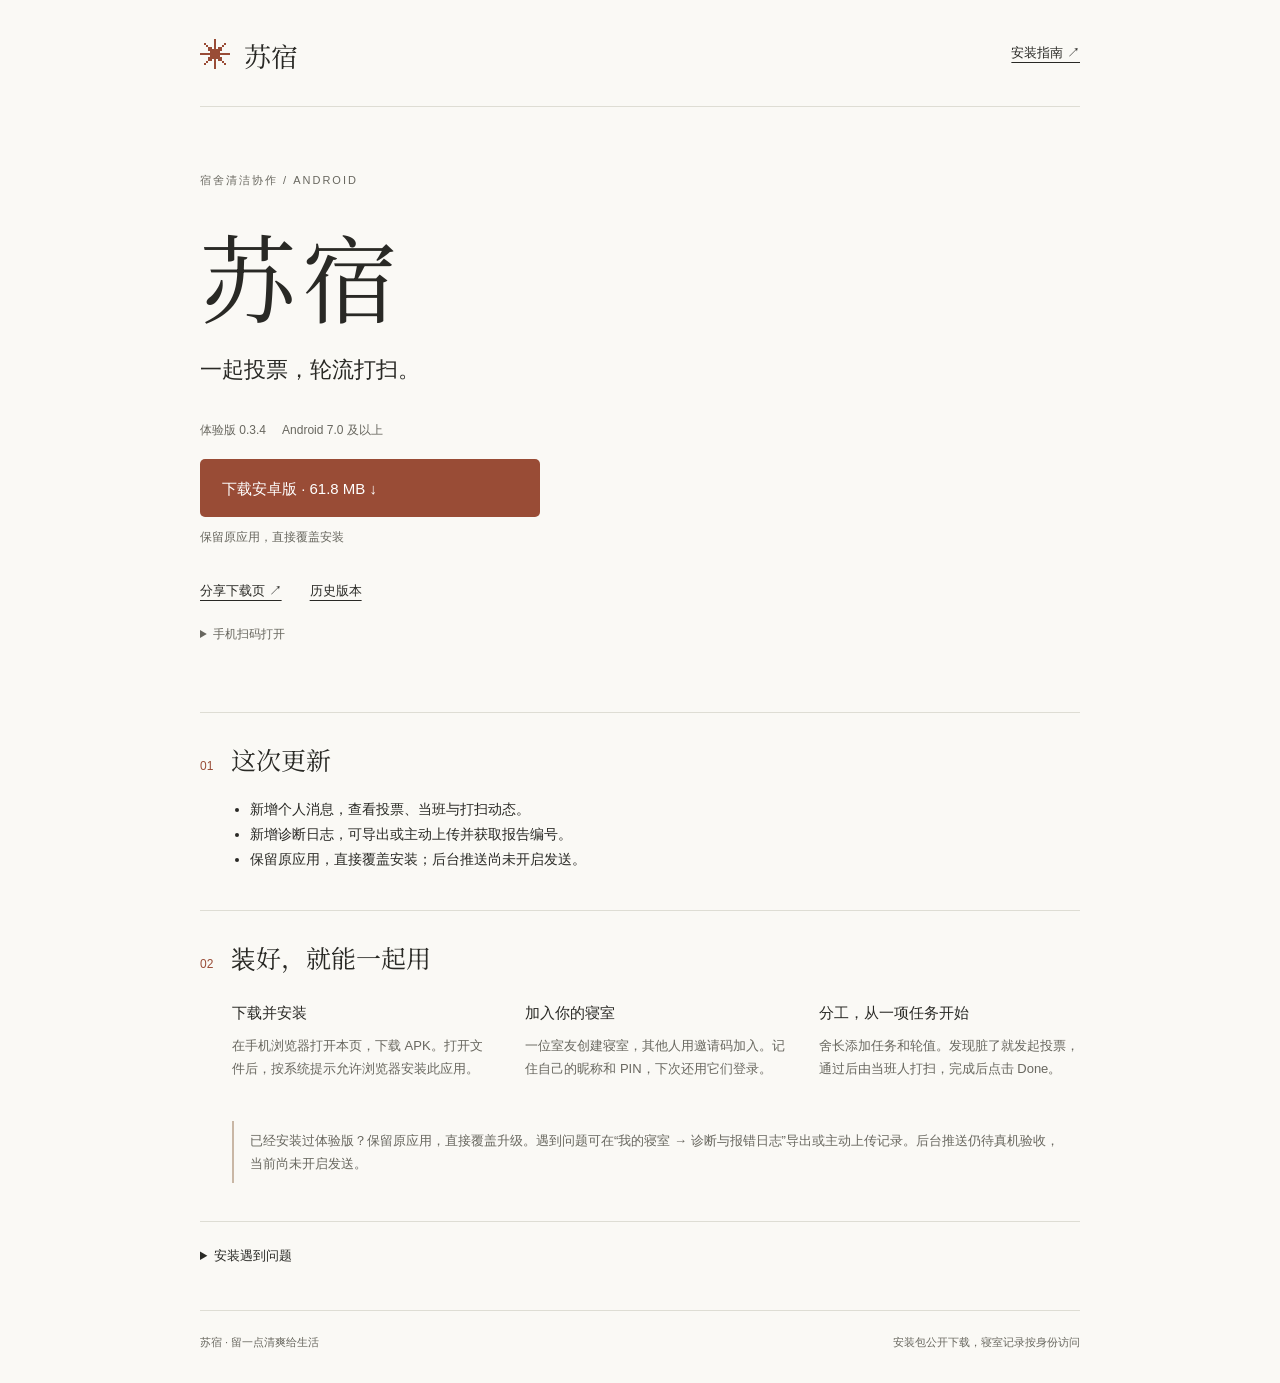
==== docs/index.html @ b59e4fe4 "Publish independent Android download site on GitHub Pages" ====
<!doctype html>
<html lang="zh-CN"><head><meta charset="utf-8"><meta name="viewport" content="width=device-width, initial-scale=1"><meta name="theme-color" content="#FAF9F5"><meta name="description" content="苏宿安卓下载。一起投票、轮流打扫，寝室里的小事有着落。"><title>苏宿 · 安卓下载</title><link rel="stylesheet" href="style.css"></head>
<body><header><a class="brand" href="./" aria-label="苏宿首页"><span aria-hidden="true">✳</span> 苏宿</a><a href="#install">安装指南 ↗</a></header>
<main><section class="intro"><p class="eyebrow">宿舍清洁协作 / ANDROID</p><h1>苏宿</h1><p class="lead">一起投票，轮流打扫。</p><div class="release"><span id="version">正在获取版本…</span><span>Android 7.0 及以上</span></div><a class="download" id="download" aria-disabled="true">正在准备下载… <span aria-hidden="true">↓</span></a><p class="small" id="status" role="status">连接版本服务</p><div class="share"><button id="share">分享下载页 ↗</button><a href="https://github.com/BAOXIAOPAI/susu-downloads/releases" target="_blank" rel="noopener">历史版本</a></div><details class="qr"><summary>手机扫码打开</summary><img src="assets/download-qr.svg" width="160" height="160" alt="苏宿固定下载页二维码"></details></section>
<section class="content" aria-labelledby="changes"><div class="section-title"><span>01</span><h2 id="changes">这次更新</h2></div><ul id="notes"><li>版本说明加载中</li></ul></section>
<section class="content" id="install"><div class="section-title"><span>02</span><h2>装好，就能一起用</h2></div><ol><li><h3>下载并安装</h3><p>在手机浏览器打开本页，下载 APK。打开文件后，按系统提示允许浏览器安装此应用。</p></li><li><h3>加入你的寝室</h3><p>一位室友创建寝室，其他人用邀请码加入。记住自己的昵称和 PIN，下次还用它们登录。</p></li><li><h3>分工，从一项任务开始</h3><p>舍长添加任务和轮值。发现脏了就发起投票，通过后由当班人打扫，完成后点击 Done。</p></li></ol><aside>已经安装过体验版？保留原应用，直接覆盖升级。遇到问题可在“我的寝室 → 诊断与报错日志”导出或主动上传记录。后台推送仍待真机验收，当前尚未开启发送。</aside></section>
<details><summary>安装遇到问题</summary><p>提示与现有应用冲突时，先确认安装的是同一体验版，不要急着卸载。下载中断时重新下载。GitHub 下载较慢时可稍后重试。</p><p>换手机后，用原邀请码、昵称和 PIN 恢复云端成员；原手机身份会失效。本机演示数据不会自动同步到其他设备。</p><p id="hash" class="hash"></p></details>
</main><footer><span>苏宿 · 留一点清爽给生活</span><span>安装包公开下载，寝室记录按身份访问</span></footer><script src="app.js" defer></script></body></html>
---- docs/style.css ----
@font-face{font-family:SusuSerif;src:url(assets/HezhuSerif.ttf) format("truetype");font-display:swap}*{box-sizing:border-box}html{scroll-behavior:smooth}body{margin:0;background:#faf9f5;color:#292925;font:16px/1.8 "PingFang SC","Microsoft YaHei",sans-serif}a{color:inherit;text-underline-offset:5px}header,main,footer{width:min(880px,calc(100% - 48px));margin:auto}header{display:flex;align-items:center;justify-content:space-between;padding:30px 0;border-bottom:1px solid #deddd4;font-size:13px}.brand{font:27px SusuSerif,serif;text-decoration:none}.brand span{color:#994c36;font-size:32px;margin-right:5px}.intro{padding:64px 0 58px}.eyebrow{font-size:11px;letter-spacing:2px;color:#68675f;margin:0 0 26px}h1{font:96px/1.2 SusuSerif,serif;margin:0 0 18px;letter-spacing:6px}.lead{font-size:22px;margin:0 0 30px}.release{display:flex;gap:16px;flex-wrap:wrap;color:#68675f;font-size:12px;margin-bottom:18px}.download{display:flex;width:340px;max-width:100%;min-height:58px;align-items:center;justify-content:space-between;padding:14px 22px;border-radius:5px;background:#994c36;color:white;text-decoration:none;font-size:15px}.download[aria-disabled=true]{opacity:.65;pointer-events:none}.download:hover{background:#7e3c29}.small{font-size:12px;color:#68675f;margin:10px 0 20px}.share{display:flex;align-items:center;gap:28px;font-size:13px}button{font:inherit;color:inherit;background:none;border:0;padding:10px 0;cursor:pointer;text-decoration:underline;text-underline-offset:5px}.content{border-top:1px solid #deddd4;padding:28px 0 38px}.section-title{display:flex;gap:18px;align-items:baseline;margin-bottom:18px}.section-title>span{font-size:12px;color:#994c36}h2{font:25px/1.5 SusuSerif,serif;margin:0}ul{padding-left:18px;margin:0 0 0 32px;font-size:14px}ol{padding:0;margin:0 0 0 32px;list-style:none;display:grid;grid-template-columns:repeat(3,1fr);gap:32px}h3{font-size:15px;font-weight:500;margin:4px 0 8px}p{margin:0 0 12px}li p,aside,details{font-size:13px;color:#68675f}aside{border-left:2px solid #c9b7a5;padding:8px 16px;margin:28px 0 0 32px}details{border-top:1px solid #deddd4;padding:22px 0 26px}summary{cursor:pointer;color:#292925;min-height:40px}details p{max-width:680px}.hash{overflow-wrap:anywhere;font-size:11px}footer{border-top:1px solid #deddd4;padding:22px 0 30px;display:flex;justify-content:space-between;gap:12px;font-size:11px;color:#68675f}a:focus-visible,button:focus-visible,summary:focus-visible{outline:2px solid #994c36;outline-offset:5px}@media(max-width:600px){header,main,footer{width:calc(100% - 40px)}header{padding:20px 0}.intro{padding:42px 0}h1{font-size:74px}.lead{font-size:19px}.download{width:100%}ol{grid-template-columns:1fr;gap:18px;margin-left:0}aside{margin-left:0}footer{flex-direction:column}.section-title{gap:14px}ul{margin-left:25px}}@media(prefers-reduced-motion:reduce){html{scroll-behavior:auto}}
.qr{border:0;padding:12px 0 0}.qr summary{font-size:12px;color:#68675f;min-height:30px}.qr img{display:block;margin-top:8px}
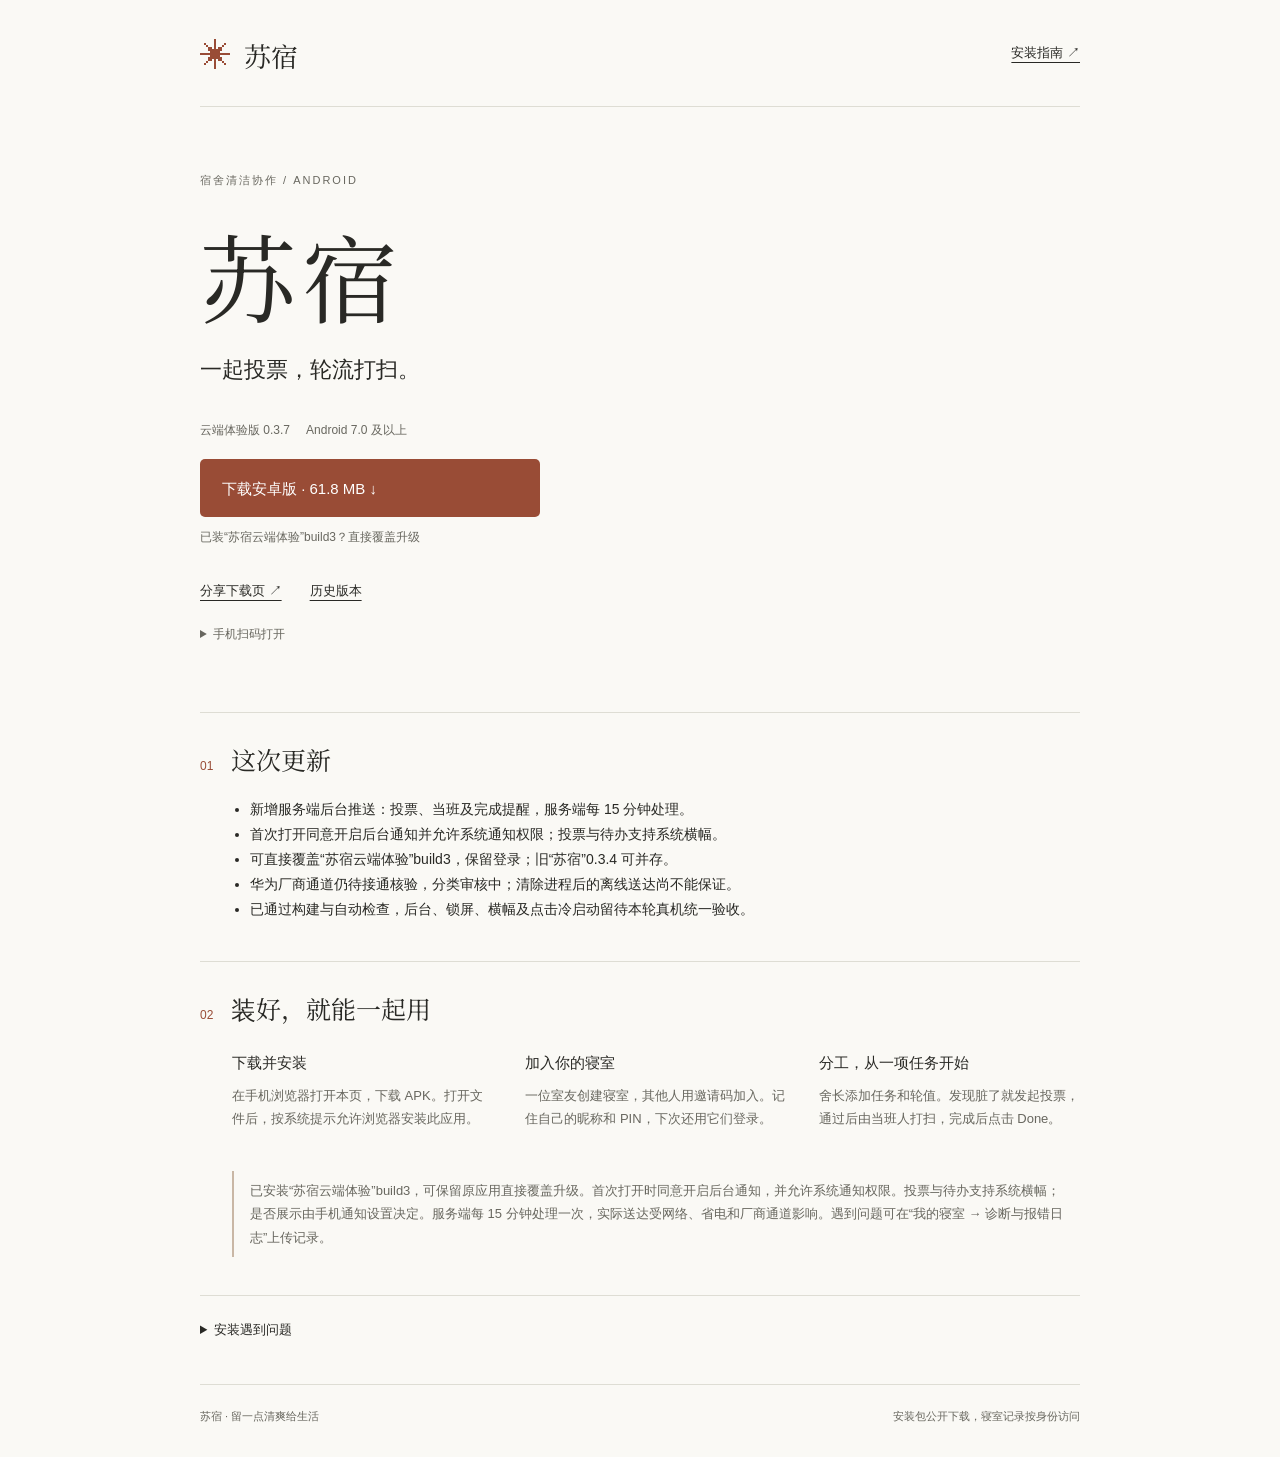
==== commit d6761adb: "Publish 0.3.7 CloudBase background notification preview" ====
--- a/docs/index.html
+++ b/docs/index.html
@@ -3,6 +3,6 @@
 <body><header><a class="brand" href="./" aria-label="苏宿首页"><span aria-hidden="true">✳</span> 苏宿</a><a href="#install">安装指南 ↗</a></header>
 <main><section class="intro"><p class="eyebrow">宿舍清洁协作 / ANDROID</p><h1>苏宿</h1><p class="lead">一起投票，轮流打扫。</p><div class="release"><span id="version">正在获取版本…</span><span>Android 7.0 及以上</span></div><a class="download" id="download" aria-disabled="true">正在准备下载… <span aria-hidden="true">↓</span></a><p class="small" id="status" role="status">连接版本服务</p><div class="share"><button id="share">分享下载页 ↗</button><a href="https://github.com/BAOXIAOPAI/susu-downloads/releases" target="_blank" rel="noopener">历史版本</a></div><details class="qr"><summary>手机扫码打开</summary><img src="assets/download-qr.svg" width="160" height="160" alt="苏宿固定下载页二维码"></details></section>
 <section class="content" aria-labelledby="changes"><div class="section-title"><span>01</span><h2 id="changes">这次更新</h2></div><ul id="notes"><li>版本说明加载中</li></ul></section>
-<section class="content" id="install"><div class="section-title"><span>02</span><h2>装好，就能一起用</h2></div><ol><li><h3>下载并安装</h3><p>在手机浏览器打开本页，下载 APK。打开文件后，按系统提示允许浏览器安装此应用。</p></li><li><h3>加入你的寝室</h3><p>一位室友创建寝室，其他人用邀请码加入。记住自己的昵称和 PIN，下次还用它们登录。</p></li><li><h3>分工，从一项任务开始</h3><p>舍长添加任务和轮值。发现脏了就发起投票，通过后由当班人打扫，完成后点击 Done。</p></li></ol><aside>已经安装过体验版？保留原应用，直接覆盖升级。遇到问题可在“我的寝室 → 诊断与报错日志”导出或主动上传记录。后台推送仍待真机验收，当前尚未开启发送。</aside></section>
-<details><summary>安装遇到问题</summary><p>提示与现有应用冲突时，先确认安装的是同一体验版，不要急着卸载。下载中断时重新下载。GitHub 下载较慢时可稍后重试。</p><p>换手机后，用原邀请码、昵称和 PIN 恢复云端成员；原手机身份会失效。本机演示数据不会自动同步到其他设备。</p><p id="hash" class="hash"></p></details>
+<section class="content" id="install"><div class="section-title"><span>02</span><h2>装好，就能一起用</h2></div><ol><li><h3>下载并安装</h3><p>在手机浏览器打开本页，下载 APK。打开文件后，按系统提示允许浏览器安装此应用。</p></li><li><h3>加入你的寝室</h3><p>一位室友创建寝室，其他人用邀请码加入。记住自己的昵称和 PIN，下次还用它们登录。</p></li><li><h3>分工，从一项任务开始</h3><p>舍长添加任务和轮值。发现脏了就发起投票，通过后由当班人打扫，完成后点击 Done。</p></li></ol><aside>已安装“苏宿云端体验”build3，可保留原应用直接覆盖升级。首次打开时同意开启后台通知，并允许系统通知权限。投票与待办支持系统横幅；是否展示由手机通知设置决定。服务端每 15 分钟处理一次，实际送达受网络、省电和厂商通道影响。遇到问题可在“我的寝室 → 诊断与报错日志”上传记录。</aside></section>
+<details><summary>安装遇到问题</summary><p>本页下载的是“苏宿云端体验”，可与旧“苏宿”0.3.4 并存，旧版数据不会自动迁入。提示与现有应用冲突时，先确认安装的是同一体验版，不要急着卸载。下载中断时重新下载。GitHub 下载较慢时可稍后重试。</p><p>换手机后，用原邀请码、昵称和 PIN 恢复云端成员；原手机身份会失效。本机演示数据不会自动同步到其他设备。</p><p>后台通知服务已开启。华为厂商通道仍待接通核验，工作事项分类审核中；其他厂商通道尚未接通。进程被清除、系统强行停止或省电限制时，暂不能保证送达。本轮后台、锁屏与横幅仍需统一真机验收。</p><p id="hash" class="hash"></p></details>
 </main><footer><span>苏宿 · 留一点清爽给生活</span><span>安装包公开下载，寝室记录按身份访问</span></footer><script src="app.js" defer></script></body></html>
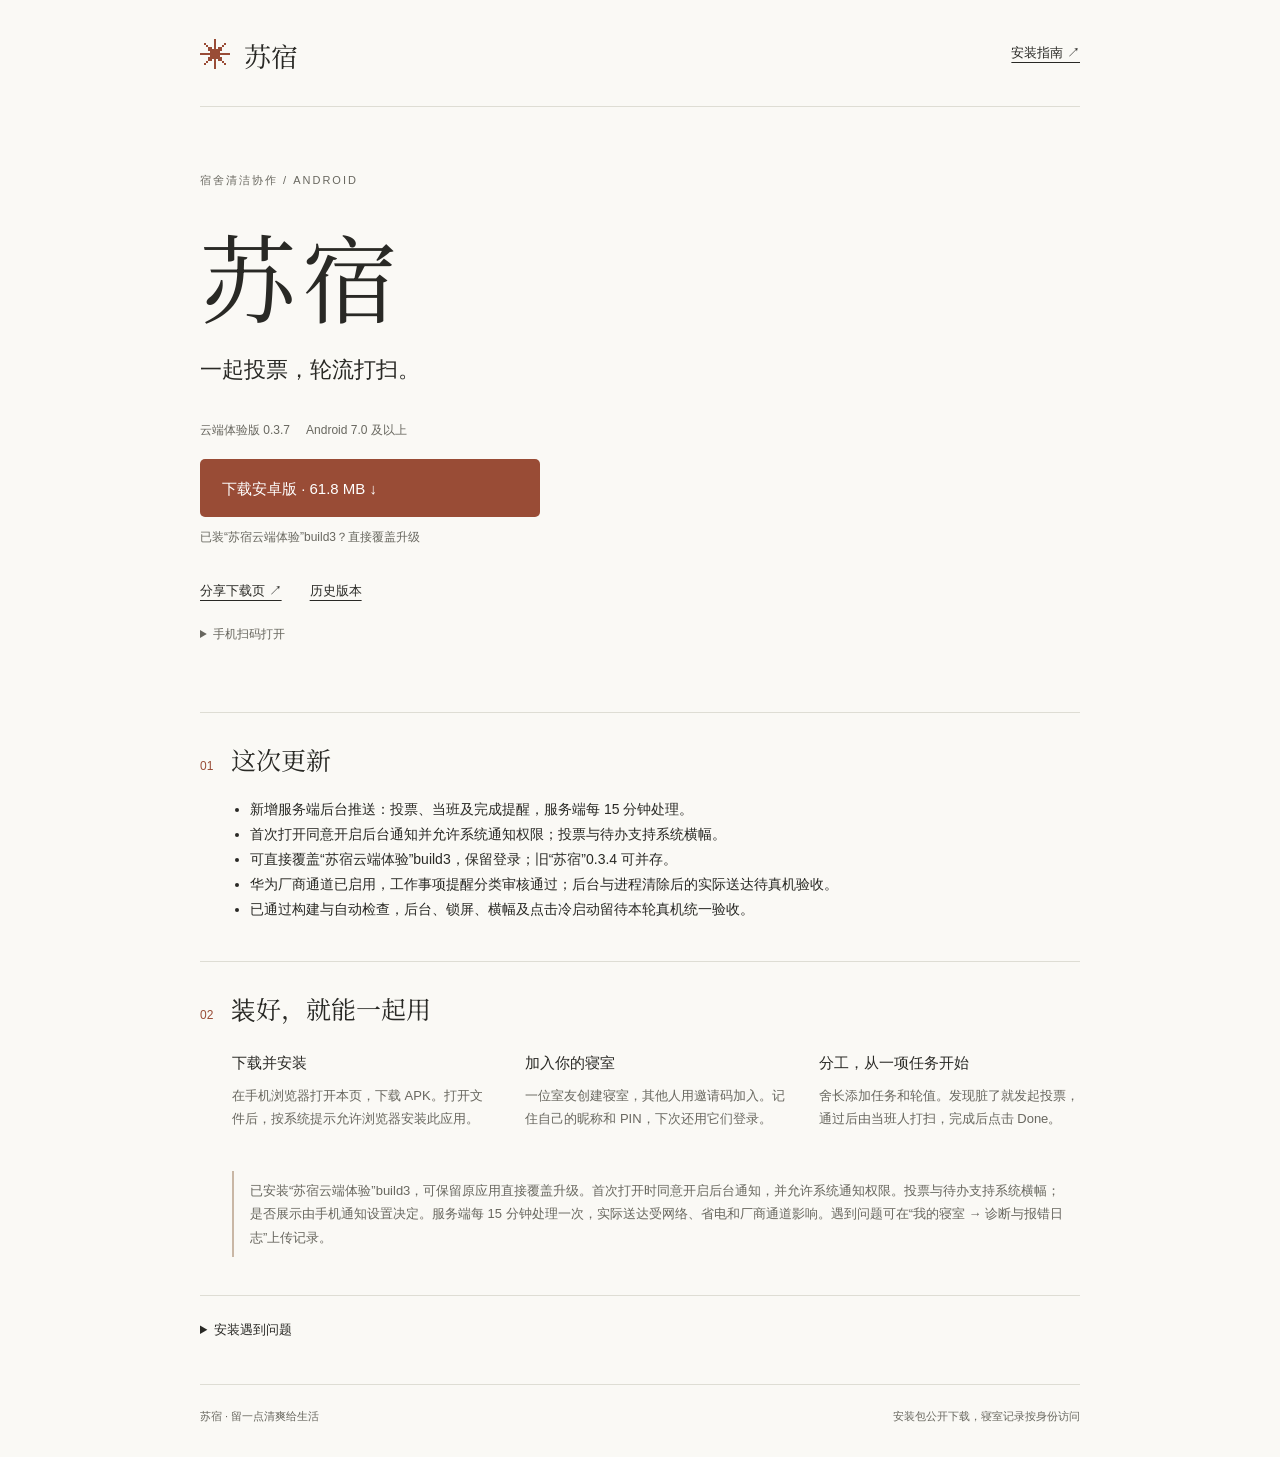
==== commit e0238158: "Confirm Huawei push channel enabled and WORK classification approved" ====
--- a/docs/index.html
+++ b/docs/index.html
@@ -4,5 +4,5 @@
 <main><section class="intro"><p class="eyebrow">宿舍清洁协作 / ANDROID</p><h1>苏宿</h1><p class="lead">一起投票，轮流打扫。</p><div class="release"><span id="version">正在获取版本…</span><span>Android 7.0 及以上</span></div><a class="download" id="download" aria-disabled="true">正在准备下载… <span aria-hidden="true">↓</span></a><p class="small" id="status" role="status">连接版本服务</p><div class="share"><button id="share">分享下载页 ↗</button><a href="https://github.com/BAOXIAOPAI/susu-downloads/releases" target="_blank" rel="noopener">历史版本</a></div><details class="qr"><summary>手机扫码打开</summary><img src="assets/download-qr.svg" width="160" height="160" alt="苏宿固定下载页二维码"></details></section>
 <section class="content" aria-labelledby="changes"><div class="section-title"><span>01</span><h2 id="changes">这次更新</h2></div><ul id="notes"><li>版本说明加载中</li></ul></section>
 <section class="content" id="install"><div class="section-title"><span>02</span><h2>装好，就能一起用</h2></div><ol><li><h3>下载并安装</h3><p>在手机浏览器打开本页，下载 APK。打开文件后，按系统提示允许浏览器安装此应用。</p></li><li><h3>加入你的寝室</h3><p>一位室友创建寝室，其他人用邀请码加入。记住自己的昵称和 PIN，下次还用它们登录。</p></li><li><h3>分工，从一项任务开始</h3><p>舍长添加任务和轮值。发现脏了就发起投票，通过后由当班人打扫，完成后点击 Done。</p></li></ol><aside>已安装“苏宿云端体验”build3，可保留原应用直接覆盖升级。首次打开时同意开启后台通知，并允许系统通知权限。投票与待办支持系统横幅；是否展示由手机通知设置决定。服务端每 15 分钟处理一次，实际送达受网络、省电和厂商通道影响。遇到问题可在“我的寝室 → 诊断与报错日志”上传记录。</aside></section>
-<details><summary>安装遇到问题</summary><p>本页下载的是“苏宿云端体验”，可与旧“苏宿”0.3.4 并存，旧版数据不会自动迁入。提示与现有应用冲突时，先确认安装的是同一体验版，不要急着卸载。下载中断时重新下载。GitHub 下载较慢时可稍后重试。</p><p>换手机后，用原邀请码、昵称和 PIN 恢复云端成员；原手机身份会失效。本机演示数据不会自动同步到其他设备。</p><p>后台通知服务已开启。华为厂商通道仍待接通核验，工作事项分类审核中；其他厂商通道尚未接通。进程被清除、系统强行停止或省电限制时，暂不能保证送达。本轮后台、锁屏与横幅仍需统一真机验收。</p><p id="hash" class="hash"></p></details>
+<details><summary>安装遇到问题</summary><p>本页下载的是“苏宿云端体验”，可与旧“苏宿”0.3.4 并存，旧版数据不会自动迁入。提示与现有应用冲突时，先确认安装的是同一体验版，不要急着卸载。下载中断时重新下载。GitHub 下载较慢时可稍后重试。</p><p>换手机后，用原邀请码、昵称和 PIN 恢复云端成员；原手机身份会失效。本机演示数据不会自动同步到其他设备。</p><p>后台通知服务已开启。华为厂商通道已启用，工作事项提醒分类审核通过；其他厂商通道尚未接通。实际送达仍受手机权限、省电策略和网络影响，系统强行停止后不能保证送达。本轮后台、锁屏与横幅仍需统一真机验收。</p><p id="hash" class="hash"></p></details>
 </main><footer><span>苏宿 · 留一点清爽给生活</span><span>安装包公开下载，寝室记录按身份访问</span></footer><script src="app.js" defer></script></body></html>
